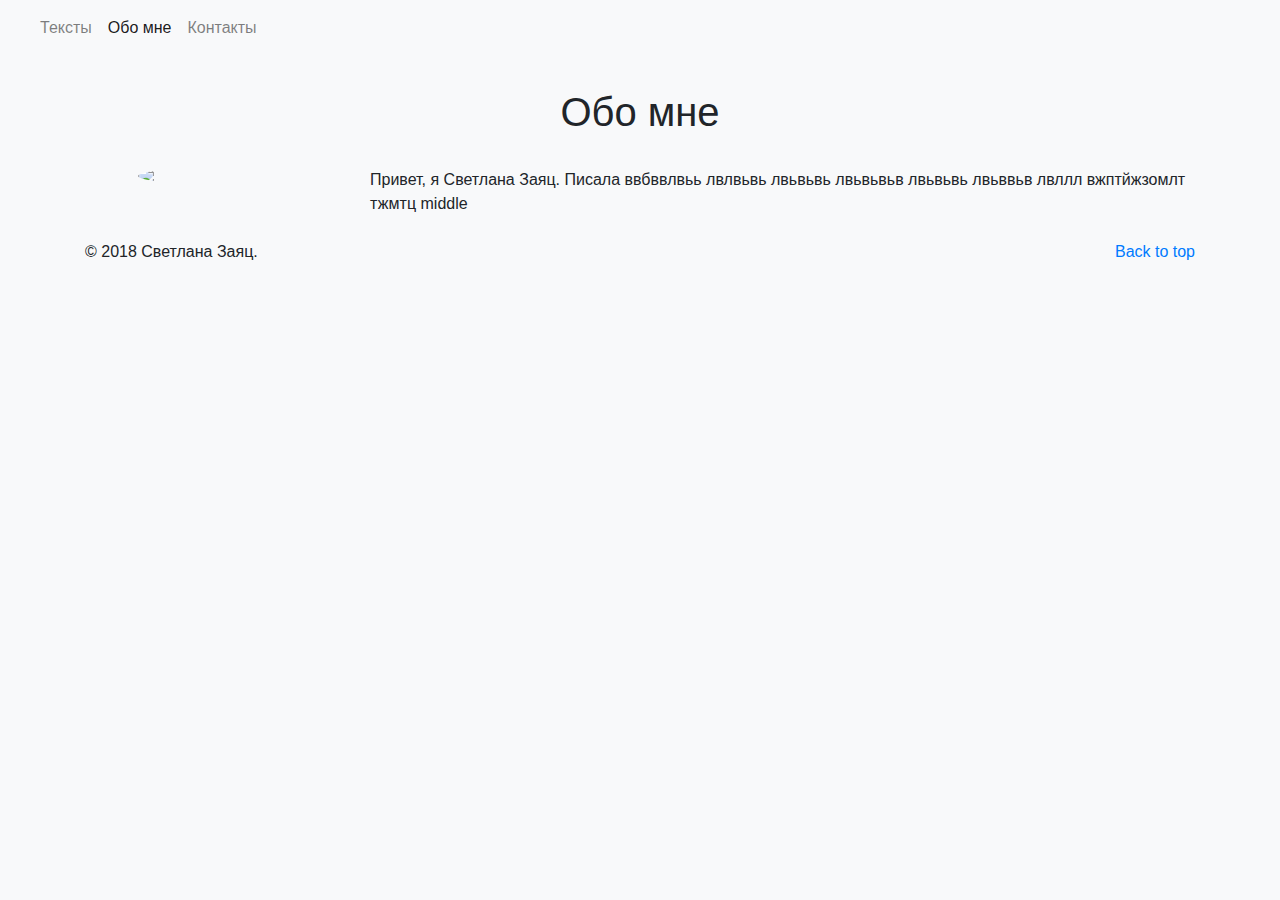
==== about.html @ e6b7116a "Добавила заготовку страницы About, доработала модальное окно" ====
<!doctype html>
<html>
 <head>
 	<meta charset="utf-8">
 	<meta name="viewport" content="width=device-width, initial-scale=1, shrink-to-fit=no">
 	<meta name="description" content="">
 	<meta name="author" content="">
 	<link rel="icon" href="../../../../favicon.ico">
	<title>Portfolio via Svetlana Zayats</title>

 	<link href="css/bootstrap.css" rel="stylesheet">
 </head>

 <body class="bg-light">

    <header>
      <nav class="navbar navbar-expand-md navbar-light fixed-top bg-light">
        <a class="navbar-brand" href="#"></a>
        <button class="navbar-toggler" type="button" data-toggle="collapse" data-target="#navbarCollapse" aria-controls="navbarCollapse" aria-expanded="false" aria-label="Toggle navigation">
        	<span class="navbar-toggler-icon"></span>
        </button>
        <div class="collapse navbar-collapse" id="navbarCollapse">
        	<ul class="navbar-nav mr-auto">
            	<li class="nav-item">
             	<a class="nav-link" href="index.html">Тексты <span class="sr-only">(current)</span></a>
           		</li>
            	<li class="nav-item active">
              	<a class="nav-link" href="#">Обо мне</a>
            	</li>
            	<li class="nav-item">
              	<a class="nav-link" href="contacts.html">Контакты</a>
            	</li>
          	</ul>
        </div>
      </nav>
    </header>

<h1>Обо мне</h1>
<div class="container">
	<div class="row">
		<div class="col-lg-3">
  		<img src="https://миркошек.рф/upload/resize_cache/iblock/cf5/300_300_2/img_2457.jpg" class="rounded mx-auto d-block rounded-circle avatar">
  		</div>
  		<div class="col-lg-9 align-self-center">Привет, я Светлана Заяц. Писала ввбввлвьь лвлвьвь лвьвьвь лвьвьвьв лвьвьвь лвьввьв лвллл вжптйжзомлт тжмтц middle
  		</div>
	</div>
</div> 


           

		<footer class="container">
        	<p class="float-right"><a href="#">Back to top</a></p>
        	<p>&copy; 2018 Светлана Заяц.</p>
      	</footer>
    
    </main>

    

    <!-- Bootstrap core JavaScript

    ================================================== -->
    <!-- Placed at the end of the document so the pages load faster -->
     <script src="https://ajax.googleapis.com/ajax/libs/jquery/1.12.4/jquery.min.js"></script>
    <script src="js/bootstrap.js"></script>
    <script src="https://code.jquery.com/jquery-3.3.1.slim.min.js" integrity="sha384-q8i/X+965DzO0rT7abK41JStQIAqVgRVzpbzo5smXKp4YfRvH+8abtTE1Pi6jizo" crossorigin="anonymous"></script>
    <script>window.jQuery || document.write('<script src="../../assets/js/vendor/jquery-slim.min.js"><\/script>')</script>
    <script src="../../assets/js/vendor/popper.min.js"></script>
    <script src="../../dist/js/bootstrap.min.js"></script>
    <script src="../../assets/js/vendor/holder.min.js"></script>
    <script src="https://maxcdn.bootstrapcdn.com/bootstrap/3.3.5/js/bootstrap.min.js"></script>
  </body>
</html>
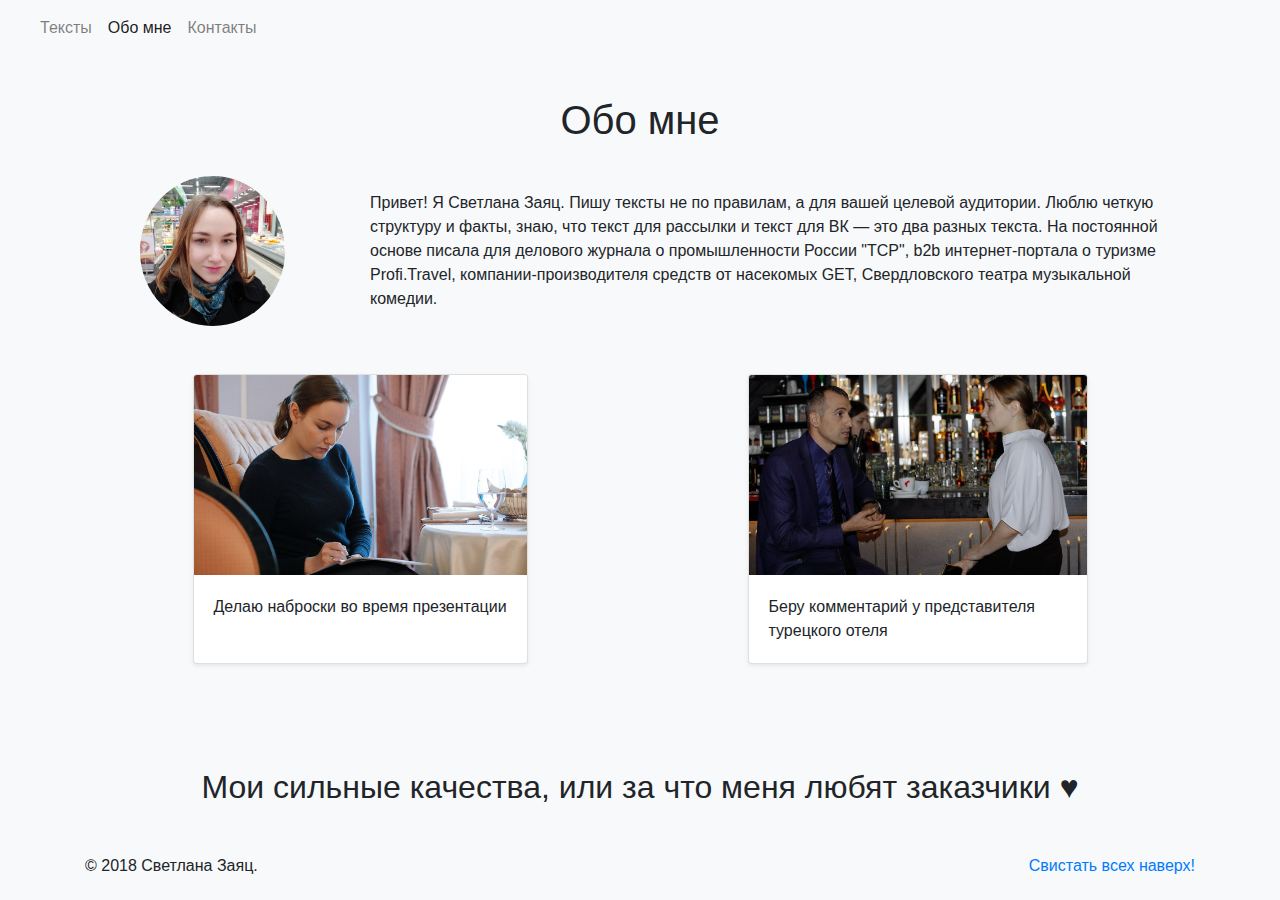
==== commit 06daa582: "фото на about" ====
--- a/about.html
+++ b/about.html
@@ -1,75 +1,90 @@
 <!doctype html>
 <html>
- <head>
- 	<meta charset="utf-8">
- 	<meta name="viewport" content="width=device-width, initial-scale=1, shrink-to-fit=no">
- 	<meta name="description" content="">
- 	<meta name="author" content="">
- 	<link rel="icon" href="../../../../favicon.ico">
-	<title>Portfolio via Svetlana Zayats</title>
 
- 	<link href="css/bootstrap.css" rel="stylesheet">
- </head>
+<head>
+    <meta charset="utf-8">
+    <meta name="viewport" content="width=device-width, initial-scale=1, shrink-to-fit=no">
+    <meta name="description" content="">
+    <meta name="author" content="">
+    <link rel="icon" href="../../../../favicon.ico">
+    <title>Portfolio via Svetlana Zayats</title>
+    <link href="css/bootstrap.css" rel="stylesheet">
+</head>
 
- <body class="bg-light">
-
+<body class="bg-light">
     <header>
-      <nav class="navbar navbar-expand-md navbar-light fixed-top bg-light">
-        <a class="navbar-brand" href="#"></a>
-        <button class="navbar-toggler" type="button" data-toggle="collapse" data-target="#navbarCollapse" aria-controls="navbarCollapse" aria-expanded="false" aria-label="Toggle navigation">
-        	<span class="navbar-toggler-icon"></span>
-        </button>
-        <div class="collapse navbar-collapse" id="navbarCollapse">
-        	<ul class="navbar-nav mr-auto">
-            	<li class="nav-item">
-             	<a class="nav-link" href="index.html">Тексты <span class="sr-only">(current)</span></a>
-           		</li>
-            	<li class="nav-item active">
-              	<a class="nav-link" href="#">Обо мне</a>
-            	</li>
-            	<li class="nav-item">
-              	<a class="nav-link" href="contacts.html">Контакты</a>
-            	</li>
-          	</ul>
+        <nav class="navbar navbar-expand-md navbar-light fixed-top bg-light">
+            <a class="navbar-brand" href="#"></a>
+            <button class="navbar-toggler" type="button" data-toggle="collapse" data-target="#navbarCollapse" aria-controls="navbarCollapse" aria-expanded="false" aria-label="Toggle navigation">
+                <span class="navbar-toggler-icon"></span>
+            </button>
+            <div class="collapse navbar-collapse" id="navbarCollapse">
+                <ul class="navbar-nav mr-auto">
+                    <li class="nav-item">
+                        <a class="nav-link" href="index.html">Тексты <span class="sr-only">(current)</span></a>
+                    </li>
+                    <li class="nav-item active">
+                        <a class="nav-link" href="#">Обо мне</a>
+                    </li>
+                    <li class="nav-item">
+                        <a class="nav-link" href="contacts.html">Контакты</a>
+                    </li>
+                </ul>
+            </div>
+        </nav>
+    </header>
+    <h1>Обо мне</h1>
+    <div class="container">
+        <div class="row">
+            <div class="col-lg-3">
+                <img src="img/self.jpg" class="rounded mx-auto d-block rounded-circle avatar">
+      </div>
+                <div class="col-lg-9 align-self-center">Привет! Я Светлана Заяц. Пишу тексты не по правилам, а для вашей целевой аудитории. Люблю четкую структуру и факты, знаю, что текст для рассылки и текст для ВК ― это два разных текста. На постоянной основе писала для делового журнала о промышленности России "ТСР", b2b интернет-портала о туризме Profi.Travel, компании-производителя средств от насекомых GET, Свердловского театра музыкальной комедии.
+                </div>
+            </div>
+            <div class="album py-5 bg-light">
+                <div class="container">
+                    <div class="row row-flex row-flex-wrap justify-content-around">
+                        <div class="col-md-4">
+                            <div class="card mb-4 shadow-sm">
+                                <img class="card-img-top" src="img/work.jpg" data-src="holder.js/100px225?theme=thumb&bg=55595c&fg=eceeef&text=Thumbnail" alt="Делаю наброски во время презентации">
+                                <div class="card-body">
+                                    <p class="card-text">Делаю наброски во время презентации</p>
+                                </div>
+                            </div>
+                        </div>
+                        <div class="col-md-4">
+                            <div class="card mb-4 shadow-sm">
+                                <img class="card-img-top" src="img/int.jpg" data-src="holder.js/100px225?theme=thumb&bg=55595c&fg=eceeef&text=Thumbnail" alt="Беру комментарий у представителя турецкого отеля">
+                                <div class="card-body">
+                                    <p class="card-text">Беру комментарий у представителя турецкого отеля</p>
+                                </div>
+                            </div>
+                        </div>
+                    </div>
+                </div>
+            </div>
+            <h2>Мои сильные качества, или за что меня любят заказчики ♥</h2>
         </div>
-      </nav>
-    </header>
-
-<h1>Обо мне</h1>
-<div class="container">
-	<div class="row">
-		<div class="col-lg-3">
-  		<img src="https://миркошек.рф/upload/resize_cache/iblock/cf5/300_300_2/img_2457.jpg" class="rounded mx-auto d-block rounded-circle avatar">
-  		</div>
-  		<div class="col-lg-9 align-self-center">Привет, я Светлана Заяц. Писала ввбввлвьь лвлвьвь лвьвьвь лвьвьвьв лвьвьвь лвьввьв лвллл вжптйжзомлт тжмтц middle
-  		</div>
-	</div>
-</div> 
-
-
-           
-
-		<footer class="container">
-        	<p class="float-right"><a href="#">Back to top</a></p>
-        	<p>&copy; 2018 Светлана Заяц.</p>
-      	</footer>
-    
+    <footer class="container">
+        <p class="float-right"><a href="#">Свистать всех наверх!</a></p>
+        <p>&copy; 2018 Светлана Заяц.</p>
+    </footer>
     </main>
-
-    
-
     <!-- Bootstrap core JavaScript
 
     ================================================== -->
     <!-- Placed at the end of the document so the pages load faster -->
-     <script src="https://ajax.googleapis.com/ajax/libs/jquery/1.12.4/jquery.min.js"></script>
+    <script src="https://ajax.googleapis.com/ajax/libs/jquery/1.12.4/jquery.min.js"></script>
     <script src="js/bootstrap.js"></script>
     <script src="https://code.jquery.com/jquery-3.3.1.slim.min.js" integrity="sha384-q8i/X+965DzO0rT7abK41JStQIAqVgRVzpbzo5smXKp4YfRvH+8abtTE1Pi6jizo" crossorigin="anonymous"></script>
-    <script>window.jQuery || document.write('<script src="../../assets/js/vendor/jquery-slim.min.js"><\/script>')</script>
+    <script>
+    window.jQuery || document.write('<script src="../../assets/js/vendor/jquery-slim.min.js"><\/script>')
+    </script>
     <script src="../../assets/js/vendor/popper.min.js"></script>
     <script src="../../dist/js/bootstrap.min.js"></script>
     <script src="../../assets/js/vendor/holder.min.js"></script>
     <script src="https://maxcdn.bootstrapcdn.com/bootstrap/3.3.5/js/bootstrap.min.js"></script>
-  </body>
-</html>
+</body>
 
+</html>